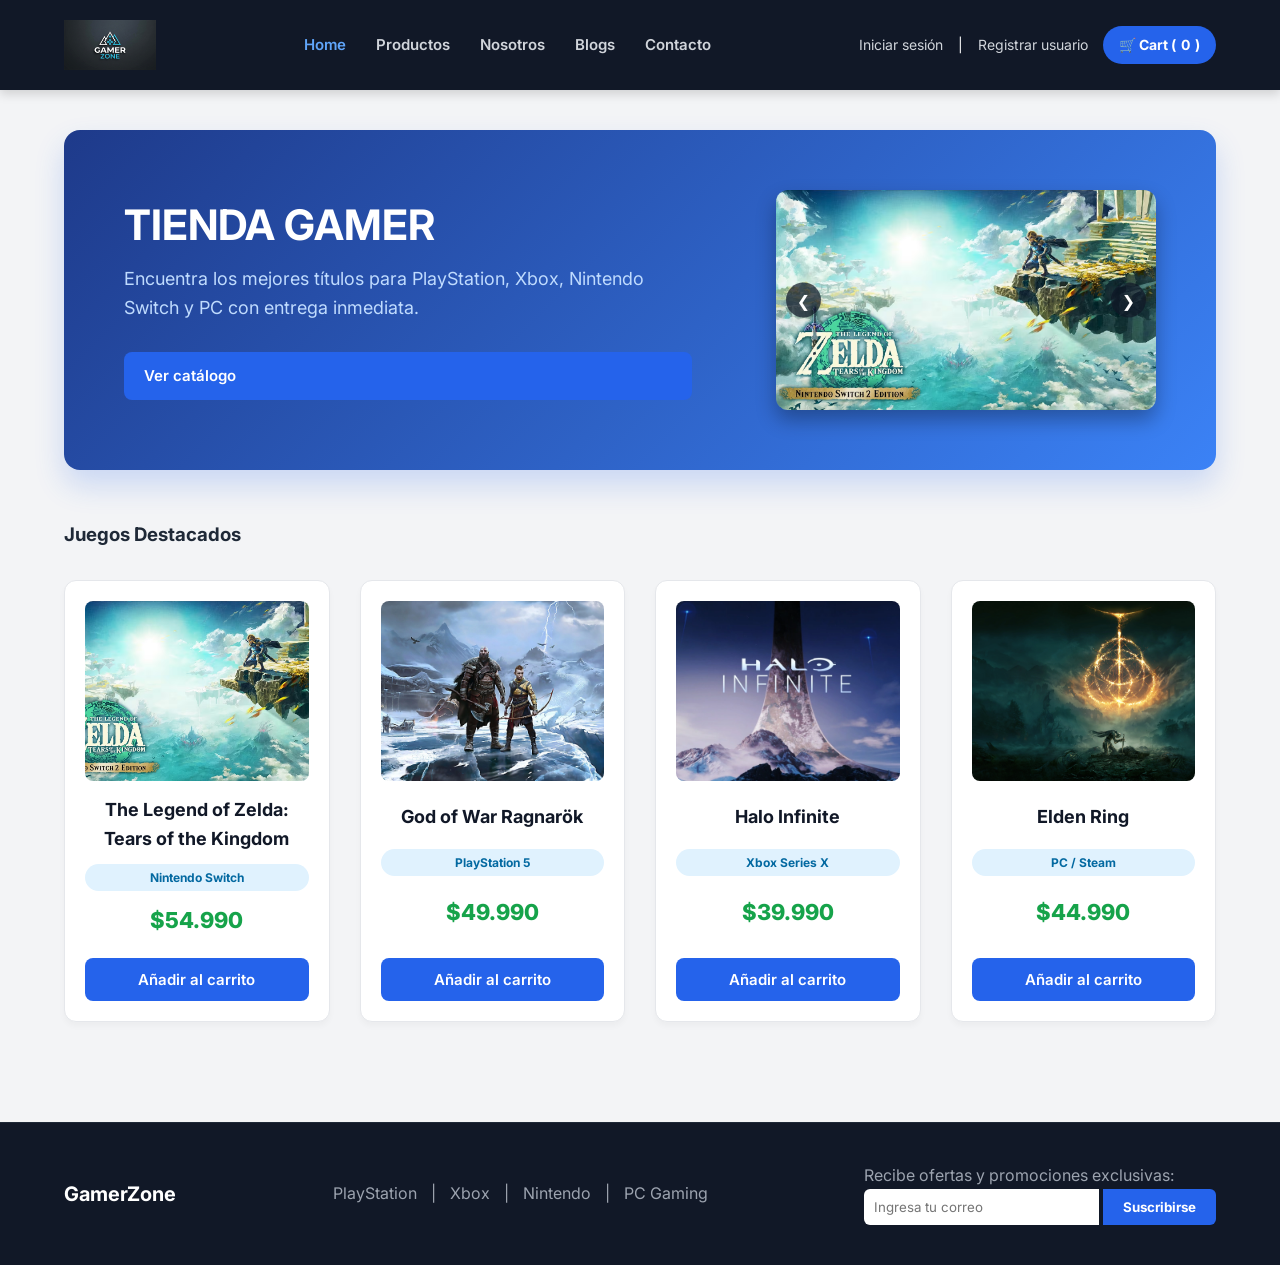
==== index.html @ f662b7b7 "Primer commit FullStack2" ====
<!DOCTYPE html>
<html lang="es">
<head>
    <meta charset="UTF-8">
    <meta name="viewport" content="width=device-width, initial-scale=1.0">
    <title>GamerZone | Tienda de Videojuegos</title>
    <!-- Hoja de estilos CSS externa -->
    <link rel="stylesheet" href="css/style.css">
</head>
<body>

    <!-- MENÚ DE NAVEGACIÓN PRINCIPAL -->
    <header>
        <div class="logo">
            <a href="index.html">
                <img src="img/gamer zone1.jpg" alt="GamerZone Logo" class="logo-img">
            </a>
        </div>
        
        <nav>
            <ul class="nav-links">
                <li><a href="index.html" class="active">Home</a></li>
                <li><a href="productos.html">Productos</a></li>
                <li><a href="nosotros.html">Nosotros</a></li>
                <li><a href="blogs.html">Blogs</a></li>
                <li><a href="contacto.html">Contacto</a></li>
            </ul>
        </nav>

        <div class="user-actions">
            <a href="login.html">Iniciar sesión</a> | 
            <a href="registro.html">Registrar usuario</a>
            <a href="carrito.html" class="cart-icon">
                🛒 Cart (<span id="cart-count">0</span>)
            </a>
        </div>
    </header>

    <!-- SECCIÓN PRINCIPAL -->
    <main>
        <!-- Banner de bienvenida -->
        <section class="hero">
            <div class="hero-text">
                <h2>TIENDA GAMER</h2>
                <p>Encuentra los mejores títulos para PlayStation, Xbox, Nintendo Switch y PC con entrega inmediata.</p>
                <a href="#productos-destacados" class="btn-primary">Ver catálogo</a>
            </div>
            <div class="hero-image">
            <div class="carousel">
                <div class="carousel-slide active">
                    <img src="img/The Legend of ZeldaTears of the Kingdom.avif" alt="Banner 1">
                </div>
                <div class="carousel-slide">
                    <img src="img/God of War Ragnarök.webp" alt="Banner 2">
                </div>
                <div class="carousel-slide">
                    <img src="img/Elden Ring.webp" alt="Banner 3">
                </div>
                <div class="carousel-slide">
                    <img src="img/Halo Infinite1.webp" alt="Banner 4">
                </div>

                <!-- Botones para cambiar imagen manual -->
                <button class="carousel-btn prev" onclick="cambiarSlide(-1)">&#10094;</button>
                <button class="carousel-btn next" onclick="cambiarSlide(1)">&#10095;</button>
            </div>
        </div>
        </section>

        <!-- SECCIÓN DE PRODUCTOS DESTACADOS -->
        <section class="productos-destacados" id="productos-destacados">
            <h3>Juegos Destacados</h3>
            <div class="grid-productos" id="contenedor-productos">
                <!-- JavaScript renderiza automáticamente las tarjetas de los juegos aquí -->
            </div>
        </section>
    </main>

    <!-- PIE DE PÁGINA -->
    <footer>
        <div class="footer-content">
            <div class="footer-logo">GamerZone</div>
            <div class="footer-links">
                <a href="#">PlayStation</a> | 
                <a href="#">Xbox</a> | 
                <a href="#">Nintendo</a> |
                <a href="#">PC Gaming</a>
            </div>
            <div class="footer-newsletter">
                <p>Recibe ofertas y promociones exclusivas:</p>
                <form action="#" onsubmit="return false;">
                    <input type="email" placeholder="Ingresa tu correo">
                    <button type="submit">Suscribirse</button>
                </form>
            </div>
        </div>
    </footer>

    <!-- Vincular archivos JavaScript al final de la página -->
    <script src="js/productos.js"></script>
    <script src="js/main.js"></script>
</body>
</html>
---- css/style.css ----
@import url('https://fonts.googleapis.com/css2?family=Inter:wght@400;600;700&display=swap');

/* RESET GENERAL */
* {
    margin: 0;
    padding: 0;
    box-sizing: border-box;
    font-family: 'Inter', system-ui, sans-serif;
}

body {
    background-color: #f3f4f6; /* Gris muy claro y moderno */
    color: #1f2937;
    line-height: 1.6;
}

/* CABECERA Y NAVEGACIÓN (Estilo Dark) */
header {
    display: flex;
    justify-content: space-between;
    align-items: center;
    padding: 20px 5%;
    background-color: #111827;
    color: white;
    box-shadow: 0 4px 10px rgba(0, 0, 0, 0.15);
    position: sticky;
    top: 0;
    z-index: 100;
}

header .logo h1 {
    font-size: 24px;
    font-weight: 700;
    color: #60a5fa; /* Azul gamer */
    letter-spacing: -0.5px;
}

nav .nav-links {
    list-style: none;
    display: flex;
    gap: 30px;
}

nav .nav-links a {
    text-decoration: none;
    color: #d1d5db;
    font-weight: 600;
    font-size: 15px;
    transition: color 0.3s ease;
}

nav .nav-links a.active, nav .nav-links a:hover {
    color: #60a5fa;
}

.user-actions {
    display: flex;
    align-items: center;
    gap: 15px;
    font-size: 14px;
}

.user-actions a {
    text-decoration: none;
    color: #d1d5db;
    transition: color 0.3s ease;
}

.user-actions a:hover {
    color: white;
}

.cart-icon {
    background: #2563eb;
    padding: 8px 16px;
    border-radius: 20px;
    color: white !important;
    font-weight: 700;
    display: flex;
    align-items: center;
    gap: 5px;
    transition: background 0.3s ease;
}

.cart-icon:hover {
    background: #1d4ed8;
}

/* BANNER PRINCIPAL (HERO) */
main {
    padding: 40px 5%;
}

.hero {
    display: flex;
    justify-content: space-between;
    align-items: center;
    background: linear-gradient(135deg, #1e3a8a 0%, #3b82f6 100%);
    color: white;
    padding: 60px;
    border-radius: 16px;
    margin-bottom: 50px;
    box-shadow: 0 15px 30px rgba(37, 99, 235, 0.2);
}

.hero-text {
    width: 55%;
}

.hero-text h2 {
    font-size: 42px;
    margin-bottom: 15px;
    font-weight: 700;
    line-height: 1.2;
}

.hero-text p {
    font-size: 18px;
    margin-bottom: 30px;
    color: #bfdbfe;
}

.hero-image .placeholder-img {
    width: 350px;
    height: 220px;
    background: rgba(255, 255, 255, 0.1);
    border: 2px dashed rgba(255, 255, 255, 0.4);
    border-radius: 12px;
    display: flex;
    justify-content: center;
    align-items: center;
    font-weight: bold;
    font-size: 18px;
    backdrop-filter: blur(5px);
}

/* GRID Y TARJETAS DE JUEGOS */
.grid-productos {
    display: grid;
    grid-template-columns: repeat(auto-fill, minmax(240px, 1fr));
    gap: 30px;
    margin-top: 30px;
}

.card-producto {
    background-color: #ffffff;
    border: 1px solid #e5e7eb;
    border-radius: 12px;
    padding: 20px;
    text-align: center;
    box-shadow: 0 4px 6px rgba(0,0,0,0.03);
    display: flex;
    flex-direction: column;
    justify-content: space-between;
    transition: transform 0.3s ease, box-shadow 0.3s ease;
}

.card-producto:hover {
    transform: translateY(-8px);
    box-shadow: 0 12px 20px rgba(0,0,0,0.1);
}

.card-producto img {
    width: 100%;
    height: 180px;
    object-fit: cover;
    border-radius: 8px;
    margin-bottom: 15px;
}

.card-producto h4 {
    font-size: 18px;
    margin-bottom: 10px;
    color: #111827;
}

.card-producto .plataforma {
    font-size: 12px;
    background-color: #e0f2fe;
    color: #0369a1;
    font-weight: 700;
    padding: 4px 10px;
    border-radius: 20px;
    display: inline-block;
    margin-bottom: 12px;
}

.card-producto .precio {
    font-size: 22px;
    font-weight: 800;
    color: #16a34a; /* Verde precio */
    margin-bottom: 20px;
}

/* BOTONES GLOBALES */
.btn-primary, .btn-submit, .btn-pagar {
    display: inline-block;
    width: 100%;
    padding: 12px 20px;
    background-color: #2563eb;
    color: #ffffff;
    border: none;
    text-decoration: none;
    font-weight: 600;
    font-size: 15px;
    border-radius: 8px;
    cursor: pointer;
    transition: background-color 0.3s ease;
}

.btn-primary:hover, .btn-submit:hover, .btn-pagar:hover {
    background-color: #1d4ed8;
}

/* FORMULARIOS (LOGIN, REGISTRO, ADMIN) */
.form-container {
    display: flex;
    justify-content: center;
    align-items: center;
    padding: 40px 0;
}

.form-box {
    background: #fff;
    border: 1px solid #e5e7eb;
    padding: 40px;
    width: 100%;
    max-width: 550px;
    border-radius: 12px;
    box-shadow: 0 10px 25px rgba(0,0,0,0.05);
}

.form-header {
    text-align: center;
    margin-bottom: 30px;
}

.form-header h2 {
    color: #2563eb;
    margin-bottom: 5px;
}

.form-header h3 {
    color: #6b7280;
    font-size: 16px;
    font-weight: 400;
}

.form-group {
    display: flex;
    flex-direction: column;
    margin-bottom: 18px;
}

.form-group label {
    font-size: 13px;
    font-weight: 700;
    margin-bottom: 8px;
    color: #374151;
}

.form-group input, .form-group select, .form-group textarea {
    padding: 12px;
    border: 1px solid #d1d5db;
    border-radius: 8px;
    font-size: 15px;
    background-color: #f9fafb;
    transition: border-color 0.3s ease, box-shadow 0.3s ease;
}

.form-group input:focus, .form-group select:focus, .form-group textarea:focus {
    outline: none;
    border-color: #2563eb;
    background-color: #fff;
    box-shadow: 0 0 0 3px rgba(37, 99, 235, 0.15);
}

.error-msg {
    color: #ef4444;
    font-size: 12px;
    margin-top: 5px;
    font-weight: 600;
    min-height: 18px;
}

/* CARRITO DE COMPRAS */
.cart-layout {
    display: flex;
    gap: 40px;
    margin-top: 30px;
}

.cart-items {
    flex: 2;
    display: flex;
    flex-direction: column;
    gap: 20px;
}

.item-carrito {
    display: flex;
    align-items: center;
    justify-content: space-between;
    background: #fff;
    padding: 20px;
    border: 1px solid #e5e7eb;
    border-radius: 12px;
    box-shadow: 0 2px 4px rgba(0,0,0,0.02);
}

.item-carrito img {
    width: 100px;
    height: 75px;
    object-fit: cover;
    border-radius: 6px;
}

.info-item {
    flex: 1;
    margin-left: 20px;
}

.controles-cantidad {
    display: flex;
    align-items: center;
    gap: 12px;
    background: #f3f4f6;
    padding: 5px;
    border-radius: 8px;
}

.controles-cantidad button {
    width: 30px;
    height: 30px;
    background: #fff;
    border: 1px solid #d1d5db;
    border-radius: 6px;
    cursor: pointer;
    font-weight: bold;
}

.btn-eliminar {
    background: none;
    border: none;
    cursor: pointer;
    font-size: 22px;
    margin-left: 20px;
    transition: transform 0.2s;
}

.btn-eliminar:hover {
    transform: scale(1.1);
}

.cart-summary {
    flex: 1;
    background: #fff;
    padding: 30px;
    border: 1px solid #e5e7eb;
    border-radius: 12px;
    height: fit-content;
    box-shadow: 0 10px 25px rgba(0,0,0,0.05);
}

.cart-summary h3 {
    margin-bottom: 25px;
    font-size: 24px;
    border-bottom: 2px solid #f3f4f6;
    padding-bottom: 15px;
}

/* TABLA ADMINISTRADOR */
.table-responsive {
    overflow-x: auto;
    background: #fff;
    border-radius: 12px;
    box-shadow: 0 4px 6px rgba(0,0,0,0.05);
    border: 1px solid #e5e7eb;
}

.admin-table {
    width: 100%;
    border-collapse: collapse;
}

.admin-table th, .admin-table td {
    padding: 15px 20px;
    text-align: left;
    border-bottom: 1px solid #e5e7eb;
}

.admin-table th {
    background-color: #f9fafb;
    color: #374151;
    font-weight: 700;
}

.btn-accion {
    padding: 8px 12px;
    border: none;
    border-radius: 6px;
    cursor: pointer;
    font-weight: 600;
    font-size: 13px;
    color: #fff;
}

.btn-editar { background-color: #f59e0b; margin-right: 5px; }
.btn-eliminar-admin { background-color: #ef4444; }

/* FOOTER */
footer {
    background-color: #111827;
    color: #9ca3af;
    padding: 40px 5%;
    margin-top: 60px;
    border-top: 1px solid #1f2937;
}

.footer-content {
    display: flex;
    justify-content: space-between;
    align-items: center;
    flex-wrap: wrap;
    gap: 30px;
}

.footer-logo {
    font-size: 20px;
    font-weight: bold;
    color: #fff;
}

.footer-links a {
    color: #9ca3af;
    text-decoration: none;
    margin: 0 10px;
    transition: color 0.3s ease;
}

.footer-links a:hover {
    color: #60a5fa;
}

.footer-newsletter input {
    padding: 10px;
    border: none;
    border-radius: 6px 0 0 6px;
    outline: none;
}

.footer-newsletter button {
    padding: 10px 20px;
    background-color: #2563eb;
    color: white;
    border: none;
    border-radius: 0 6px 6px 0;
    cursor: pointer;
    font-weight: bold;
}
.logo-img {
    height: 50px; /* Ajusta este valor según el tamaño que quieras */
    width: auto;
    display: block;
}
/* CARRUSEL DE IMÁGENES HERO */
.carousel {
    position: relative;
    width: 380px;
    height: 220px;
    overflow: hidden;
    border-radius: 12px;
    box-shadow: 0 10px 20px rgba(0, 0, 0, 0.3);
}

.carousel-slide {
    display: none;
    width: 100%;
    height: 100%;
}

.carousel-slide.active {
    display: block;
}

.carousel-slide img {
    width: 100%;
    height: 100%;
    object-fit: cover;
}

/* BOTONES DE NAVEGACIÓN */
.carousel-btn {
    position: absolute;
    top: 50%;
    transform: translateY(-50%);
    background: rgba(17, 24, 39, 0.7);
    color: #fff;
    border: none;
    width: 35px;
    height: 35px;
    border-radius: 50%;
    cursor: pointer;
    font-size: 16px;
    display: flex;
    align-items: center;
    justify-content: center;
    transition: background 0.3s ease;
}

.carousel-btn:hover {
    background: #2563eb;
}

.carousel-btn.prev {
    left: 10px;
}

.carousel-btn.next {
    right: 10px;
}
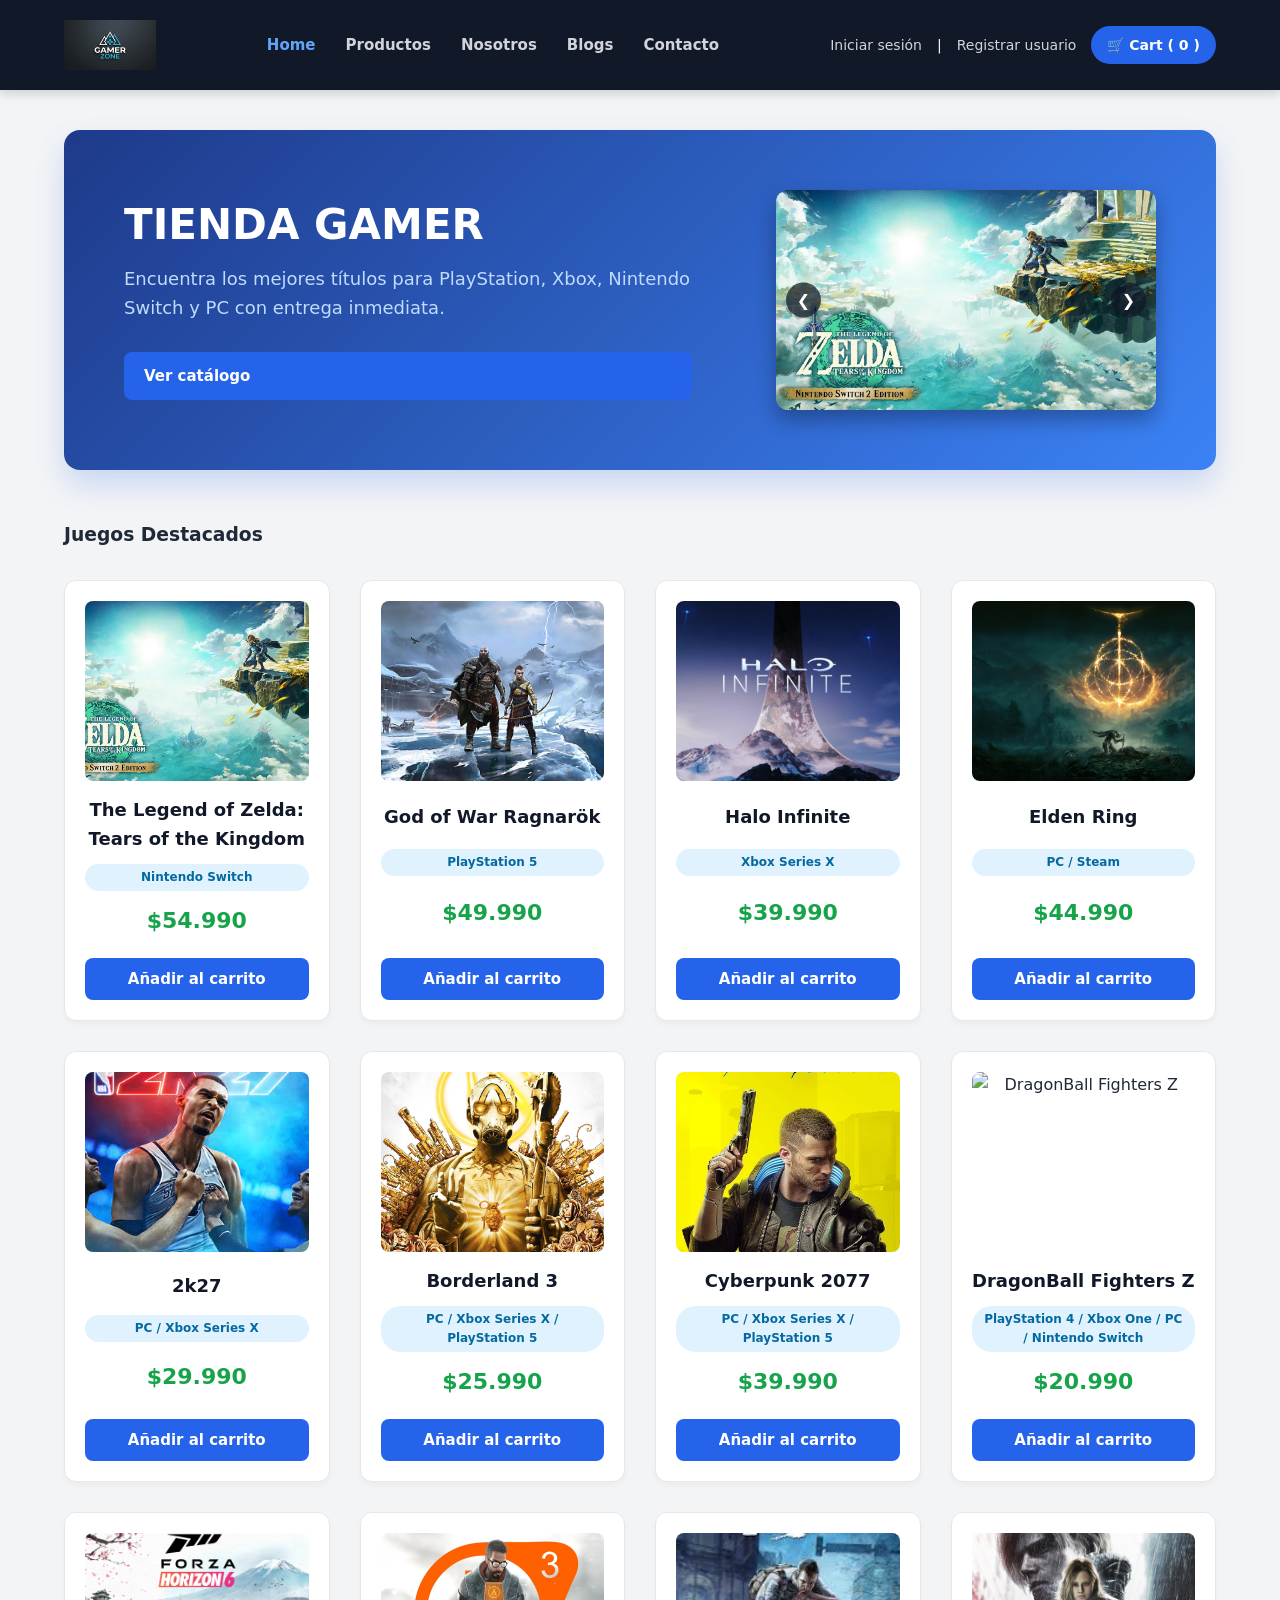
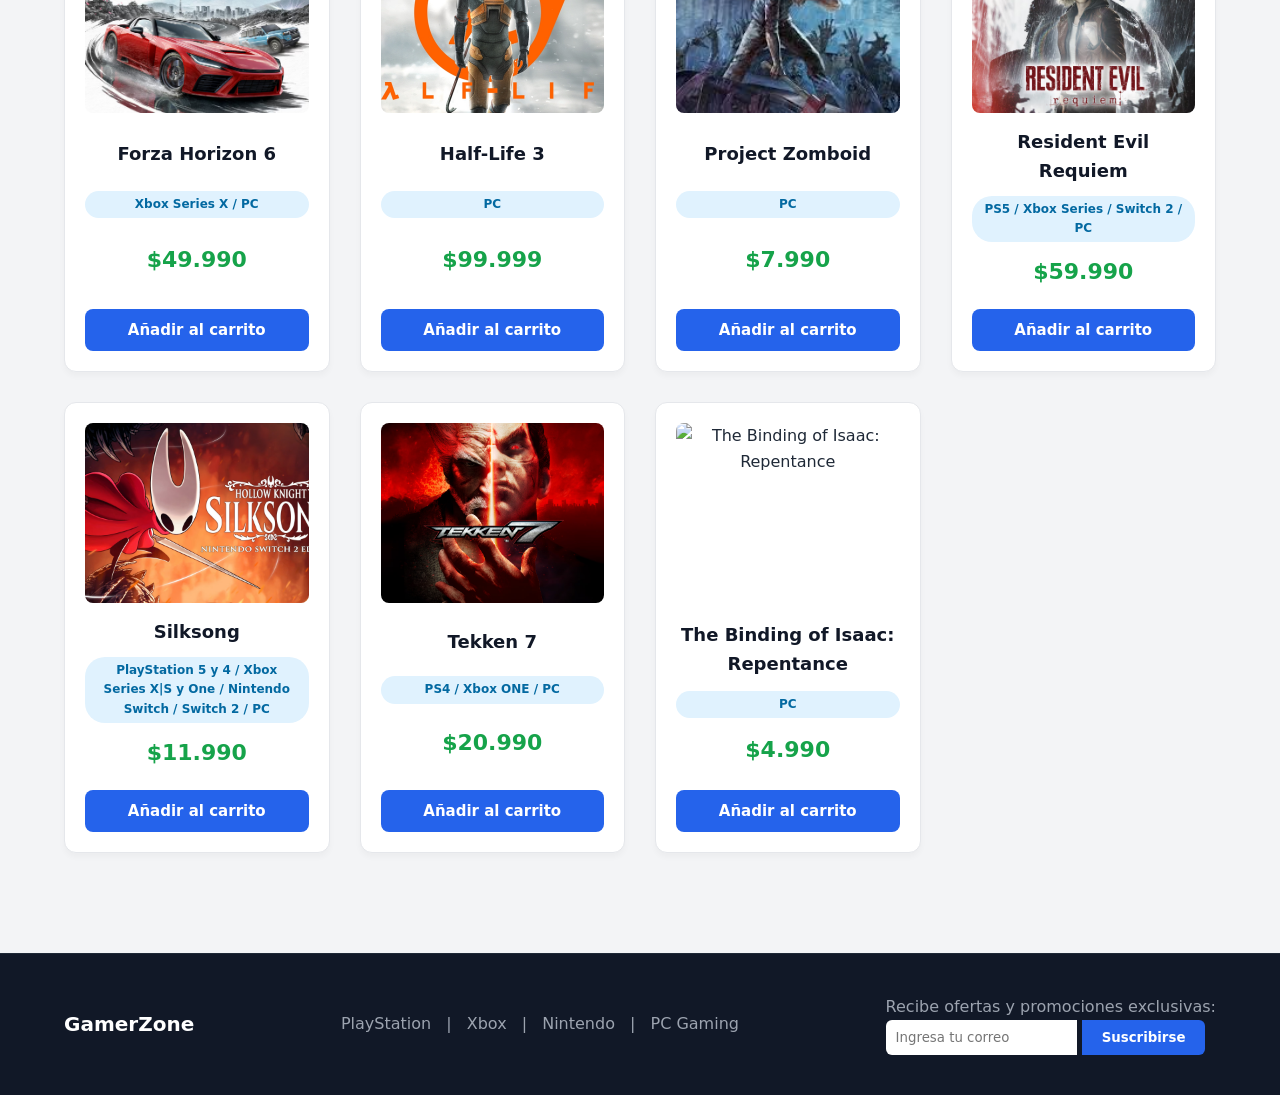
==== commit 6ab808c1: "Añade 11 productos al js y modularizacion del css" ====
--- a/index.html
+++ b/index.html
@@ -4,8 +4,15 @@
     <meta charset="UTF-8">
     <meta name="viewport" content="width=device-width, initial-scale=1.0">
     <title>GamerZone | Tienda de Videojuegos</title>
+    
     <!-- Hoja de estilos CSS externa -->
-    <link rel="stylesheet" href="css/style.css">
+    <link rel="stylesheet" href="css/base.css">
+    <link rel="stylesheet" href="css/header.css">
+    <link rel="stylesheet" href="css/hero.css">
+    <link rel="stylesheet" href="css/carrusel.css">
+    <link rel="stylesheet" href="css/botones.css">
+    <link rel="stylesheet" href="css/productos.css">
+    <link rel="stylesheet" href="css/footer.css">
 </head>
 <body>
 
--- a/css/base.css
+++ b/css/base.css
@@ -0,0 +1,53 @@
+/* ============================================
+   BASE.CSS
+   Variables globales, reset y estilos del <body>
+   ============================================ */
+
+:root {
+    /* Colores de marca */
+    --color-azul-gamer: #60a5fa;
+    --color-azul-principal: #2563eb;
+    --color-azul-hover: #1d4ed8;
+    --color-azul-oscuro: #1e3a8a;
+
+    /* Neutros / superficies */
+    --color-fondo: #f3f4f6;
+    --color-texto: #1f2937;
+    --color-texto-suave: #374151;
+    --color-texto-gris: #6b7280;
+    --color-borde: #e5e7eb;
+    --color-borde-input: #d1d5db;
+    --color-fondo-input: #f9fafb;
+
+    /* Header / footer (dark) */
+    --color-dark: #111827;
+    --color-dark-texto: #d1d5db;
+    --color-dark-borde: #1f2937;
+    --color-dark-texto-suave: #9ca3af;
+
+    /* Estados */
+    --color-exito: #16a34a;
+    --color-error: #ef4444;
+    --color-advertencia: #f59e0b;
+
+    /* Tipografía */
+    --fuente-principal: 'Inter', system-ui, sans-serif;
+}
+
+/* RESET GENERAL */
+* {
+    margin: 0;
+    padding: 0;
+    box-sizing: border-box;
+    font-family: var(--fuente-principal);
+}
+
+body {
+    background-color: var(--color-fondo);
+    color: var(--color-texto);
+    line-height: 1.6;
+}
+
+main {
+    padding: 40px 5%;
+}
--- a/css/header.css
+++ b/css/header.css
@@ -0,0 +1,82 @@
+/* ============================================
+   HEADER.CSS
+   Cabecera, navegación, logo y acciones de usuario
+   ============================================ */
+
+header {
+    display: flex;
+    justify-content: space-between;
+    align-items: center;
+    padding: 20px 5%;
+    background-color: var(--color-dark);
+    color: white;
+    box-shadow: 0 4px 10px rgba(0, 0, 0, 0.15);
+    position: sticky;
+    top: 0;
+    z-index: 100;
+}
+
+header .logo h1 {
+    font-size: 24px;
+    font-weight: 700;
+    color: var(--color-azul-gamer);
+    letter-spacing: -0.5px;
+}
+
+.logo-img {
+    height: 50px;
+    width: auto;
+    display: block;
+}
+
+nav .nav-links {
+    list-style: none;
+    display: flex;
+    gap: 30px;
+}
+
+nav .nav-links a {
+    text-decoration: none;
+    color: var(--color-dark-texto);
+    font-weight: 600;
+    font-size: 15px;
+    transition: color 0.3s ease;
+}
+
+nav .nav-links a.active,
+nav .nav-links a:hover {
+    color: var(--color-azul-gamer);
+}
+
+.user-actions {
+    display: flex;
+    align-items: center;
+    gap: 15px;
+    font-size: 14px;
+}
+
+.user-actions a {
+    text-decoration: none;
+    color: var(--color-dark-texto);
+    transition: color 0.3s ease;
+}
+
+.user-actions a:hover {
+    color: white;
+}
+
+.cart-icon {
+    background: var(--color-azul-principal);
+    padding: 8px 16px;
+    border-radius: 20px;
+    color: white !important;
+    font-weight: 700;
+    display: flex;
+    align-items: center;
+    gap: 5px;
+    transition: background 0.3s ease;
+}
+
+.cart-icon:hover {
+    background: var(--color-azul-hover);
+}
--- a/css/hero.css
+++ b/css/hero.css
@@ -0,0 +1,47 @@
+/* ============================================
+   HERO.CSS
+   Banner principal de bienvenida (index.html)
+   ============================================ */
+
+.hero {
+    display: flex;
+    justify-content: space-between;
+    align-items: center;
+    background: linear-gradient(135deg, var(--color-azul-oscuro) 0%, #3b82f6 100%);
+    color: white;
+    padding: 60px;
+    border-radius: 16px;
+    margin-bottom: 50px;
+    box-shadow: 0 15px 30px rgba(37, 99, 235, 0.2);
+}
+
+.hero-text {
+    width: 55%;
+}
+
+.hero-text h2 {
+    font-size: 42px;
+    margin-bottom: 15px;
+    font-weight: 700;
+    line-height: 1.2;
+}
+
+.hero-text p {
+    font-size: 18px;
+    margin-bottom: 30px;
+    color: #bfdbfe;
+}
+
+.hero-image .placeholder-img {
+    width: 350px;
+    height: 220px;
+    background: rgba(255, 255, 255, 0.1);
+    border: 2px dashed rgba(255, 255, 255, 0.4);
+    border-radius: 12px;
+    display: flex;
+    justify-content: center;
+    align-items: center;
+    font-weight: bold;
+    font-size: 18px;
+    backdrop-filter: blur(5px);
+}
--- a/css/carrusel.css
+++ b/css/carrusel.css
@@ -0,0 +1,59 @@
+/* ============================================
+   CARRUSEL.CSS
+   Carrusel de imágenes dentro del hero
+   ============================================ */
+
+.carousel {
+    position: relative;
+    width: 380px;
+    height: 220px;
+    overflow: hidden;
+    border-radius: 12px;
+    box-shadow: 0 10px 20px rgba(0, 0, 0, 0.3);
+}
+
+.carousel-slide {
+    display: none;
+    width: 100%;
+    height: 100%;
+}
+
+.carousel-slide.active {
+    display: block;
+}
+
+.carousel-slide img {
+    width: 100%;
+    height: 100%;
+    object-fit: cover;
+}
+
+.carousel-btn {
+    position: absolute;
+    top: 50%;
+    transform: translateY(-50%);
+    background: rgba(17, 24, 39, 0.7);
+    color: #fff;
+    border: none;
+    width: 35px;
+    height: 35px;
+    border-radius: 50%;
+    cursor: pointer;
+    font-size: 16px;
+    display: flex;
+    align-items: center;
+    justify-content: center;
+    transition: background 0.3s ease;
+}
+
+.carousel-btn:hover {
+    background: var(--color-azul-principal);
+}
+
+.carousel-btn.prev {
+    left: 10px;
+}
+
+.carousel-btn.next {
+    right: 10px;
+}
--- a/css/botones.css
+++ b/css/botones.css
@@ -0,0 +1,27 @@
+/* ============================================
+   BOTONES.CSS
+   Botones reutilizables en todo el sitio
+   ============================================ */
+
+.btn-primary,
+.btn-submit,
+.btn-pagar {
+    display: inline-block;
+    width: 100%;
+    padding: 12px 20px;
+    background-color: var(--color-azul-principal);
+    color: #ffffff;
+    border: none;
+    text-decoration: none;
+    font-weight: 600;
+    font-size: 15px;
+    border-radius: 8px;
+    cursor: pointer;
+    transition: background-color 0.3s ease;
+}
+
+.btn-primary:hover,
+.btn-submit:hover,
+.btn-pagar:hover {
+    background-color: var(--color-azul-hover);
+}
--- a/css/productos.css
+++ b/css/productos.css
@@ -0,0 +1,61 @@
+/* ============================================
+   PRODUCTOS.CSS
+   Grid y tarjetas de juegos (index.html, productos.html)
+   ============================================ */
+
+.grid-productos {
+    display: grid;
+    grid-template-columns: repeat(auto-fill, minmax(240px, 1fr));
+    gap: 30px;
+    margin-top: 30px;
+}
+
+.card-producto {
+    background-color: #ffffff;
+    border: 1px solid var(--color-borde);
+    border-radius: 12px;
+    padding: 20px;
+    text-align: center;
+    box-shadow: 0 4px 6px rgba(0, 0, 0, 0.03);
+    display: flex;
+    flex-direction: column;
+    justify-content: space-between;
+    transition: transform 0.3s ease, box-shadow 0.3s ease;
+}
+
+.card-producto:hover {
+    transform: translateY(-8px);
+    box-shadow: 0 12px 20px rgba(0, 0, 0, 0.1);
+}
+
+.card-producto img {
+    width: 100%;
+    height: 180px;
+    object-fit: cover;
+    border-radius: 8px;
+    margin-bottom: 15px;
+}
+
+.card-producto h4 {
+    font-size: 18px;
+    margin-bottom: 10px;
+    color: var(--color-dark);
+}
+
+.card-producto .plataforma {
+    font-size: 12px;
+    background-color: #e0f2fe;
+    color: #0369a1;
+    font-weight: 700;
+    padding: 4px 10px;
+    border-radius: 20px;
+    display: inline-block;
+    margin-bottom: 12px;
+}
+
+.card-producto .precio {
+    font-size: 22px;
+    font-weight: 800;
+    color: var(--color-exito);
+    margin-bottom: 20px;
+}
--- a/css/footer.css
+++ b/css/footer.css
@@ -0,0 +1,54 @@
+/* ============================================
+   FOOTER.CSS
+   Pie de página y newsletter
+   ============================================ */
+
+footer {
+    background-color: var(--color-dark);
+    color: var(--color-dark-texto-suave);
+    padding: 40px 5%;
+    margin-top: 60px;
+    border-top: 1px solid var(--color-dark-borde);
+}
+
+.footer-content {
+    display: flex;
+    justify-content: space-between;
+    align-items: center;
+    flex-wrap: wrap;
+    gap: 30px;
+}
+
+.footer-logo {
+    font-size: 20px;
+    font-weight: bold;
+    color: #fff;
+}
+
+.footer-links a {
+    color: var(--color-dark-texto-suave);
+    text-decoration: none;
+    margin: 0 10px;
+    transition: color 0.3s ease;
+}
+
+.footer-links a:hover {
+    color: var(--color-azul-gamer);
+}
+
+.footer-newsletter input {
+    padding: 10px;
+    border: none;
+    border-radius: 6px 0 0 6px;
+    outline: none;
+}
+
+.footer-newsletter button {
+    padding: 10px 20px;
+    background-color: var(--color-azul-principal);
+    color: white;
+    border: none;
+    border-radius: 0 6px 6px 0;
+    cursor: pointer;
+    font-weight: bold;
+}
